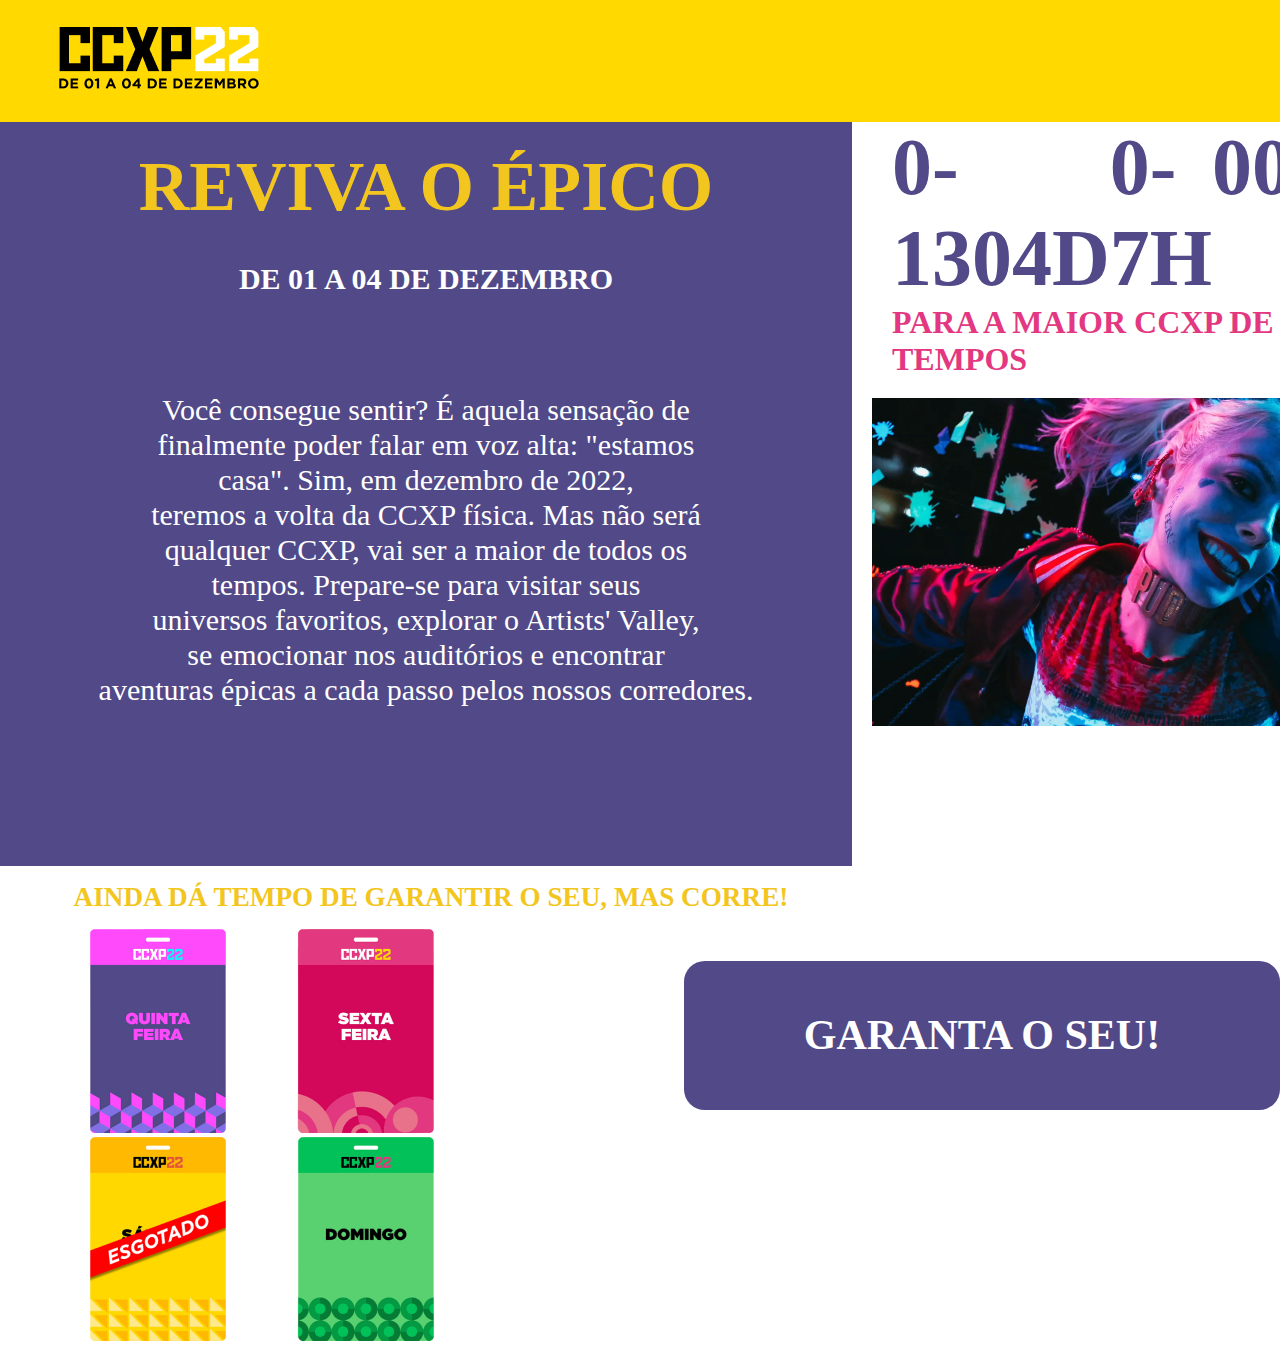
==== Landing Page CCXP/index.html @ cee41311 "Adicionando Landing Page CCXP" ====
<!DOCTYPE html>
<html lang="en">
<head>
    <meta charset="UTF-8">
    <meta http-equiv="X-UA-Compatible" content="IE=edge">
    <meta name="viewport" content="width=device-width, initial-scale=1.0">
    <title>CCXP22</title>
    <link rel="stylesheet" href="styles.css">
</head>
<body>
    <header>
        <img src="./imgs/ccxp 2 1.png" alt="Logo CCXP22 de 01 a 04 de Dezembro">
    </header>

    <section id="main">
        <div id="text">
                <h1 class="line1">REVIVA O ÉPICO</h1>
                
                <h2 class="line2">DE 01 A 04 DE DEZEMBRO</h2>

            <p>
                Você consegue sentir? É aquela sensação de <br>
                finalmente poder falar em voz alta: "estamos <br>
                casa". Sim, em dezembro de 2022, <br>
                teremos a volta da CCXP física. Mas não será <br>
                qualquer CCXP, vai ser a maior de todos os <br>
                tempos. Prepare-se para visitar seus <br>
                universos favoritos, explorar o Artists' Valley, <br>
                se emocionar nos auditórios e encontrar <br>
                aventuras épicas a cada passo pelos nossos corredores.
            </p>
        </div>
        <div id="right">
            <div id="countdown">
                <div>
                    <h1 id="days">00</h1>
                </div>
                <div>
                    <h1 id="hours">00</h1>
                </div>
                <div>
                    <h1 id="minutes">00</h1>
                </div>
                <div>
                    <h1 id="secs">00</h1>
                </div>
            </div>
            <div>
                <p>PARA A MAIOR CCXP DE TODOS OS TEMPOS</p>
            </div>
            <div > 
                <video id="video" src="./video/Arlequina.mp4" alt="Vídeo CCXP" width="97%" loop autoplay></video>
            </div>
        </div>  
    </section>
    <p id="footer">AINDA DÁ TEMPO DE GARANTIR O SEU, MAS CORRE!</p>
    <section id="tickets">
        <div class="img">
            <img src="./imgs/quinta.png" alt="Quinta-feira">
            <img src="./imgs/sexta.png" alt="Sexta-Feira">
            <img src="./imgs/sabado.png" alt="Sábado">
            <img src="./imgs/domingo.png" alt="Domingo"> 
        </div>
        <button>GARANTA O SEU!</button>
    </section>

    <script src="script.js"></script>
    
</body>
</html>
---- Landing Page CCXP/styles.css ----
* {
    margin: 0;
    padding: 0;
    font-family: 'Verdana';
    font-style: normal;
}
header {
    background: #FFD900;
    width: 100%;
    height: 100%;
}
  
  header img {
    margin-left: 3.625em;
    margin-top: 1.688em;
    margin-bottom: 1.75em;
    width: 12.625em;
    height: 3.938em;
}



#main {
    display: grid;
    grid-auto-flow: column;
}
  
#text {
    background: #514988;
    width: 50.125rem;
    height: 43.375rem;
  
    font-weight: 700;
    text-align: center;
    padding: 1.5625rem;
}
  
    #text h1 {
        font-size: 4.375rem;
        color: #F3C61F;
    }    
    #text h2 {
        color: white;
        font-size: 1.875rem;
        margin-top: 2.1875rem;
    }    
    #text p {
        color: white;
        font-size: 1.875rem;
        font-weight: 400;
        margin-top: 6rem;
        line-height: 2.1875rem;

    }
  


#right {
    text-align: left;
}
#right p {
    color: #E33881;
    font-weight: 700;
    font-size: 2rem;
    margin-left: 2.5rem;      
}
#countdown {
    display: grid;
    grid-auto-flow: column;
    font-size: 2.5rem;
    max-width: 100%;
    color:#514988;
    margin-left: 2.5rem; 
    align-items: left;
}
#video{
    width: 96%;
    padding: 1.25rem;   
}

#footer {
    font-weight: 700;
    font-size: 1.7rem;
    color: #F3C61F;
    margin-left: 4.5%;
    padding: 1rem;
}

#tickets {
    display: grid;
    grid-auto-flow: column;

}
#tickets img{
    width: 12.75rem;
    align-items: center;
}
    #tickets .img {
        align-items: left;
        margin-left: 9%;
        margin-bottom: 2%;
    }
    #tickets button {
        background: #514988;
        border: none;
        cursor: pointer;
        align-items: center;

        width: 37.25rem;
        height: 9.3rem;
        border-radius: 1.3rem;

        font-size: 2.625rem;
        font-weight: 700;
        color:white;

        margin-top: 2rem;
        margin-left: 4rem;

        transition: 0.2s  ease-in-out;
    }
    #tickets button:hover {
        background-color: #F3C61F;
    }
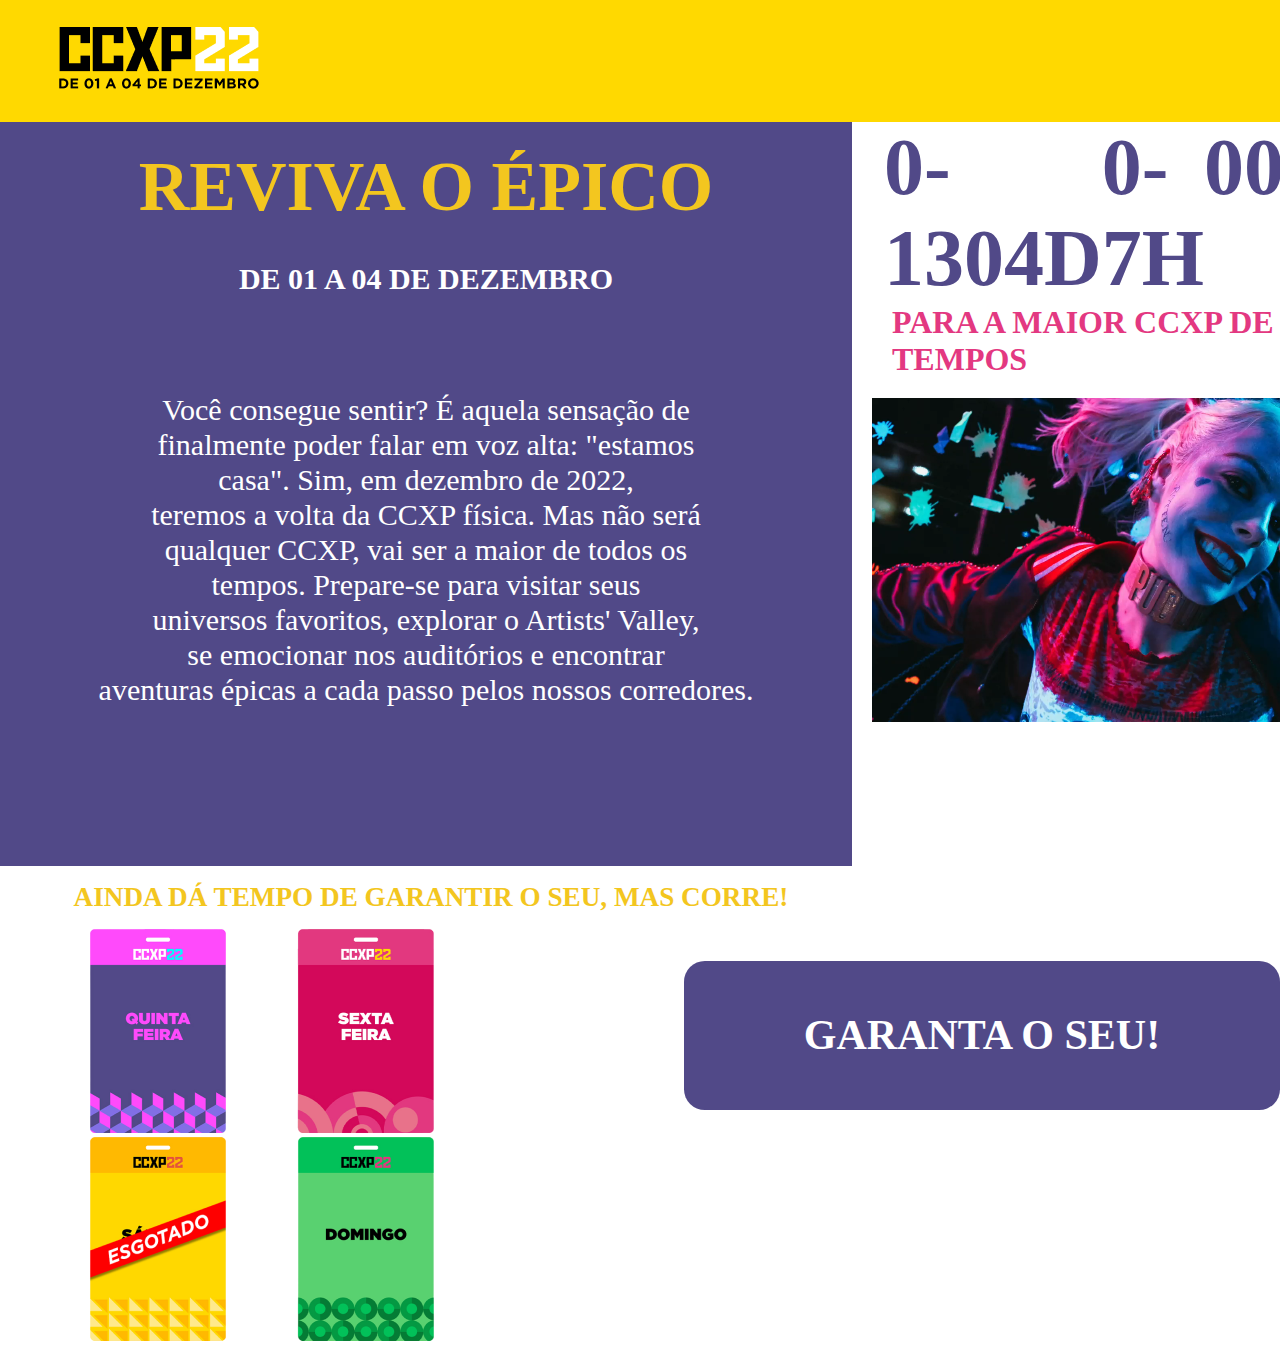
==== commit 8220d9c8: "Alterações no CSS e no HTML" ====
--- a/Landing Page CCXP/index.html
+++ b/Landing Page CCXP/index.html
@@ -32,18 +32,10 @@
         </div>
         <div id="right">
             <div id="countdown">
-                <div>
-                    <h1 id="days">00</h1>
-                </div>
-                <div>
-                    <h1 id="hours">00</h1>
-                </div>
-                <div>
-                    <h1 id="minutes">00</h1>
-                </div>
-                <div>
+                    <h1 id="days">00</h1>               
+                    <h1 id="hours">00</h1>                
+                    <h1 id="minutes">00</h1>                
                     <h1 id="secs">00</h1>
-                </div>
             </div>
             <div>
                 <p>PARA A MAIOR CCXP DE TODOS OS TEMPOS</p>
--- a/Landing Page CCXP/styles.css
+++ b/Landing Page CCXP/styles.css
@@ -68,11 +68,10 @@
     display: grid;
     grid-auto-flow: column;
     font-size: 2.5rem;
-    max-width: 100%;
     color:#514988;
-    margin-left: 2.5rem; 
-    align-items: left;
+    margin-left: 2rem;
 }
+
 #video{
     width: 96%;
     padding: 1.25rem;   
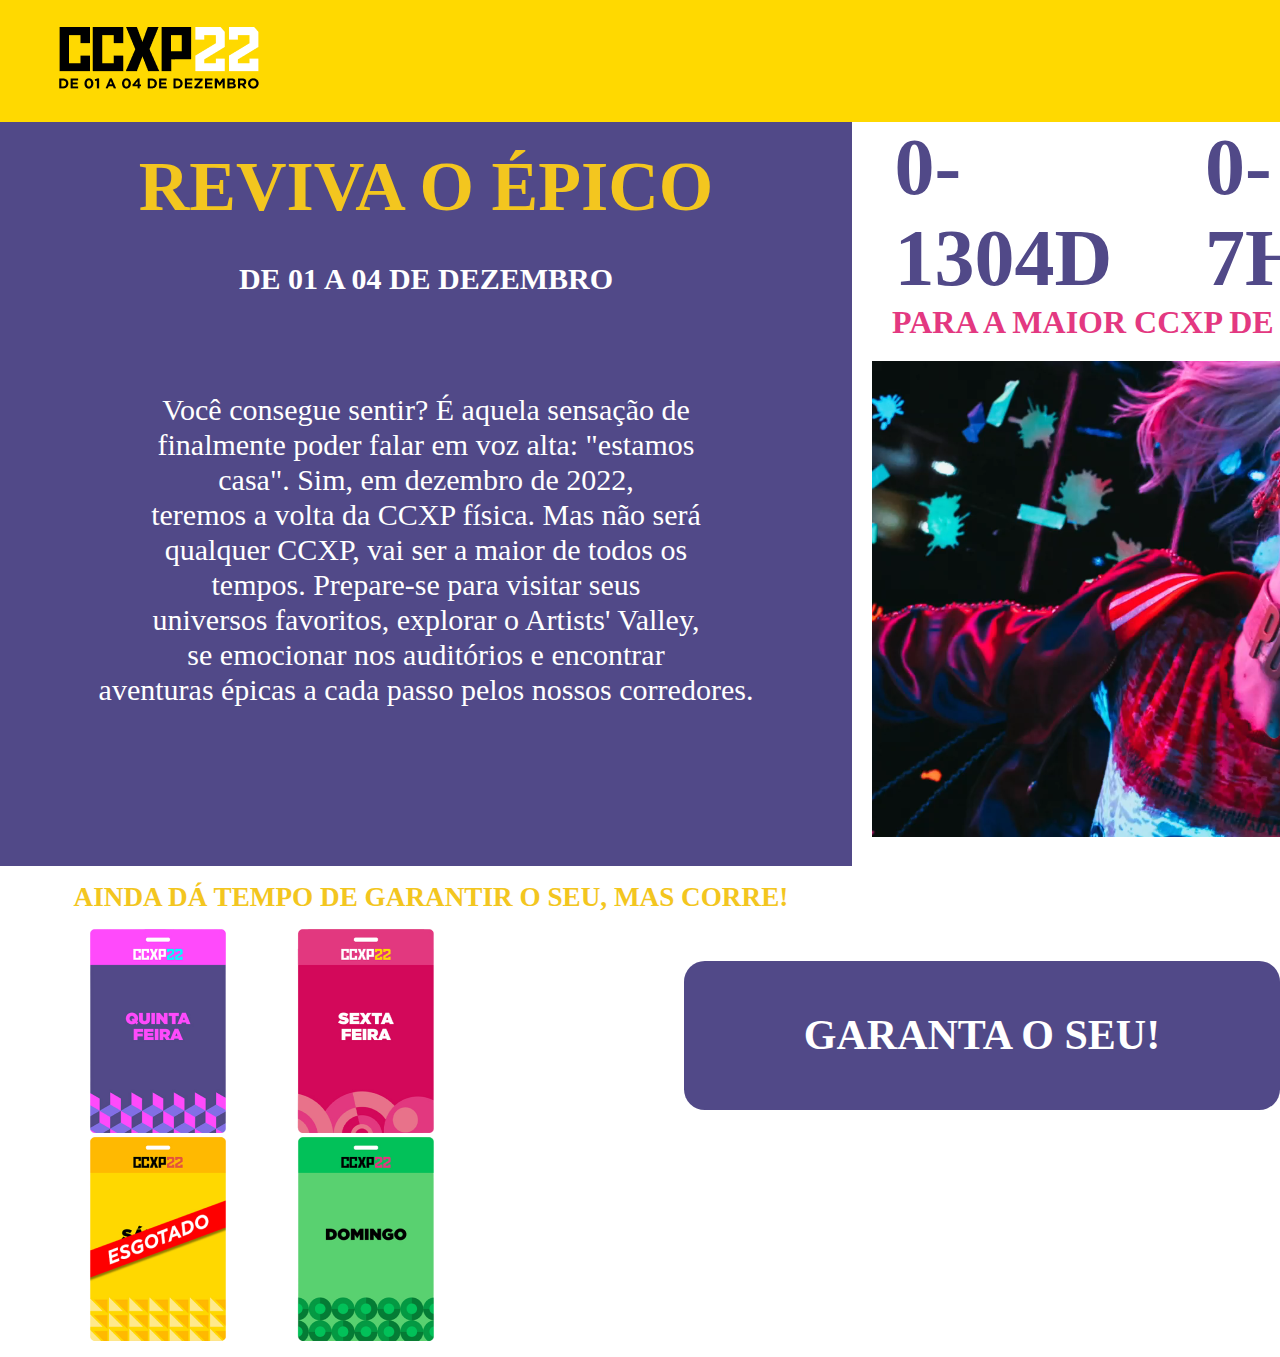
==== commit 7a7f9ac4: "Alterações finais no HTML e CSS" ====
--- a/Landing Page CCXP/index.html
+++ b/Landing Page CCXP/index.html
@@ -41,7 +41,7 @@
                 <p>PARA A MAIOR CCXP DE TODOS OS TEMPOS</p>
             </div>
             <div > 
-                <video id="video" src="./video/Arlequina.mp4" alt="Vídeo CCXP" width="97%" loop autoplay></video>
+                <video id="video" src="./video/Arlequina.mp4" alt="Vídeo CCXP" loop autoplay></video>
             </div>
         </div>  
     </section>
--- a/Landing Page CCXP/styles.css
+++ b/Landing Page CCXP/styles.css
@@ -65,15 +65,23 @@
     margin-left: 2.5rem;      
 }
 #countdown {
-    display: grid;
-    grid-auto-flow: column;
+    display: flex;    
     font-size: 2.5rem;
     color:#514988;
-    margin-left: 2rem;
+    margin-left: 2.65rem;
 }
+    #hours{
+        margin-left: 5.8rem;
+    }
+    #minutes {
+        margin-left: 5.8rem;
+    }
+    #secs {
+        margin-left: 5.8rem;
+    }
 
 #video{
-    width: 96%;
+    width: 97%;
     padding: 1.25rem;   
 }
 
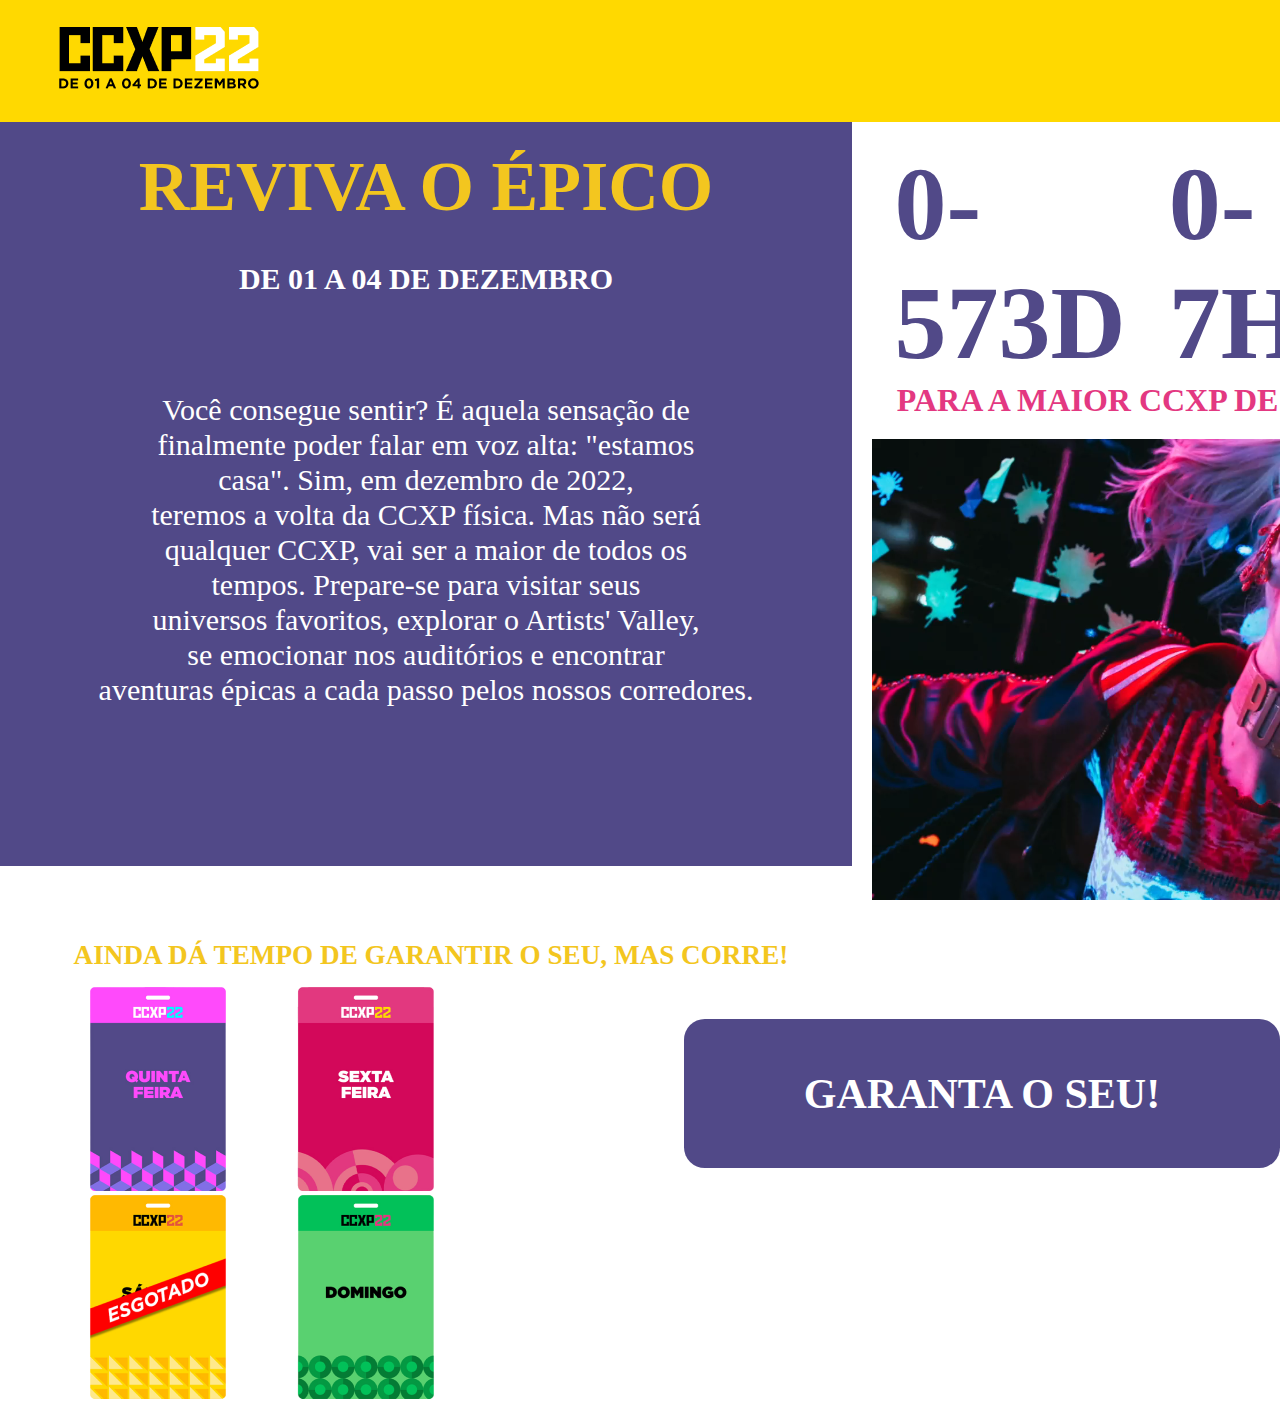
==== commit c9a2a5b0: "Alteração na data do evento" ====
--- a/Landing Page CCXP/index.html
+++ b/Landing Page CCXP/index.html
@@ -32,10 +32,10 @@
         </div>
         <div id="right">
             <div id="countdown">
-                    <h1 id="days">00</h1>               
-                    <h1 id="hours">00</h1>                
-                    <h1 id="minutes">00</h1>                
-                    <h1 id="secs">00</h1>
+                    <h1 id="days"></h1>               
+                    <h1 id="hours"></h1>                
+                    <h1 id="minutes"></h1>                
+                    <h1 id="secs"></h1>
             </div>
             <div>
                 <p>PARA A MAIOR CCXP DE TODOS OS TEMPOS</p>
--- a/Landing Page CCXP/styles.css
+++ b/Landing Page CCXP/styles.css
@@ -62,26 +62,27 @@
     color: #E33881;
     font-weight: 700;
     font-size: 2rem;
-    margin-left: 2.5rem;      
+    margin-left: 2.8rem;     
 }
 #countdown {
     display: flex;    
-    font-size: 2.5rem;
+    font-size: 3.25rem;
     color:#514988;
     margin-left: 2.65rem;
+    margin-top: 1.4rem;
 }
     #hours{
-        margin-left: 5.8rem;
+        margin-left: 2.7rem;
     }
     #minutes {
-        margin-left: 5.8rem;
+        margin-left: 2.7rem;
     }
     #secs {
-        margin-left: 5.8rem;
+        margin-left: 2.7rem;
     }
 
 #video{
-    width: 97%;
+    width: 96%;
     padding: 1.25rem;   
 }
 
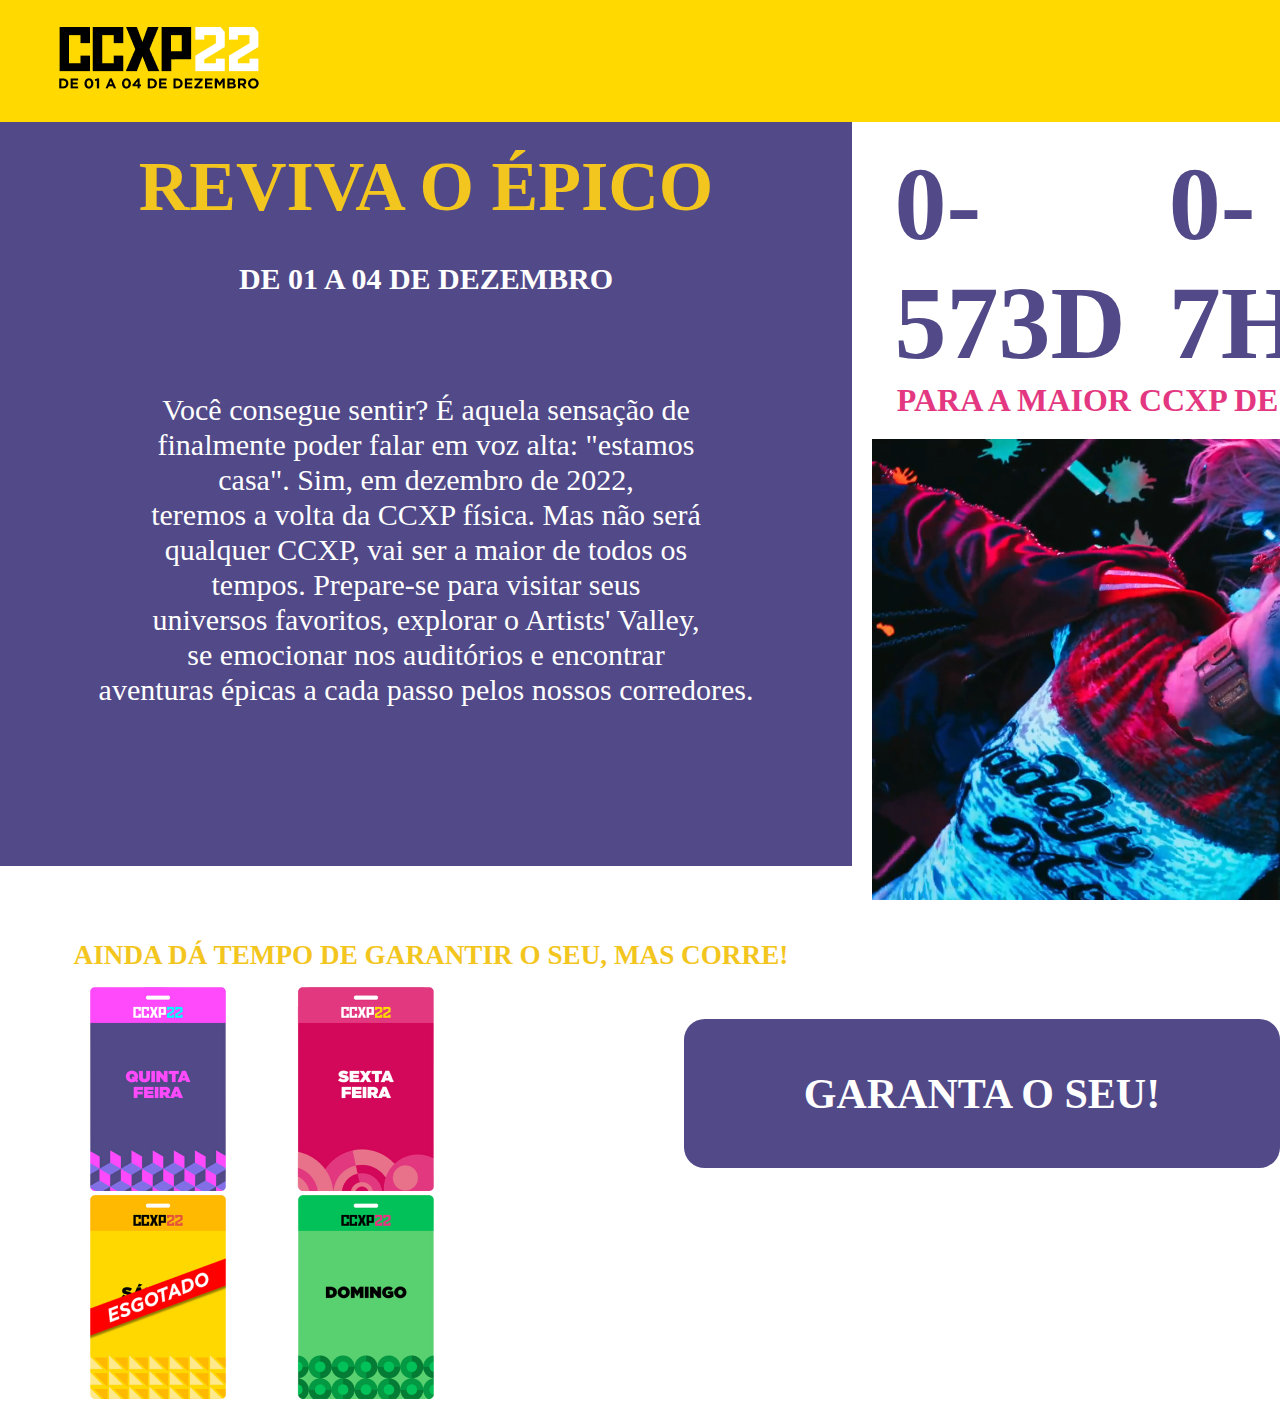
==== commit 5075f04e: "Alteração no HTML do vídeo" ====
--- a/Landing Page CCXP/index.html
+++ b/Landing Page CCXP/index.html
@@ -41,17 +41,17 @@
                 <p>PARA A MAIOR CCXP DE TODOS OS TEMPOS</p>
             </div>
             <div > 
-                <video id="video" src="./video/Arlequina.mp4" alt="Vídeo CCXP" loop autoplay></video>
+                <video id="video" src="./video/Arlequina.mp4" alt="Vídeo CCXP" loop autoplay muted></video>
             </div>
         </div>  
     </section>
     <p id="footer">AINDA DÁ TEMPO DE GARANTIR O SEU, MAS CORRE!</p>
     <section id="tickets">
         <div class="img">
-            <img src="./imgs/quinta.png" alt="Quinta-feira">
-            <img src="./imgs/sexta.png" alt="Sexta-Feira">
-            <img src="./imgs/sabado.png" alt="Sábado">
-            <img src="./imgs/domingo.png" alt="Domingo"> 
+            <img src="./imgs/quinta.png" onmouseover="highlightCard('#quinta')" onmouseout="highlightCard('#quinta')" id="quinta" alt="Quinta-feira">
+            <img src="./imgs/sexta.png" onmouseover="highlightCard('#sexta')" onmouseout="highlightCard('#sexta')" id="sexta" alt="Sexta-Feira">
+            <img src="./imgs/sabado.png" onmouseover="highlightCard('#sabado')" onmouseout="highlightCard('#sabado')" id="sabado" alt="Sábado">
+            <img src="./imgs/domingo.png" onmouseover="highlightCard('#domingo')" onmouseout="highlightCard('#domingo')" id= "domingo" alt="Domingo"> 
         </div>
         <button>GARANTA O SEU!</button>
     </section>
--- a/Landing Page CCXP/styles.css
+++ b/Landing Page CCXP/styles.css
@@ -131,4 +131,8 @@
         background-color: #F3C61F;
     }
 
+.card-highlight {
+    box-shadow: 10px 10px grey;
+}
 
+
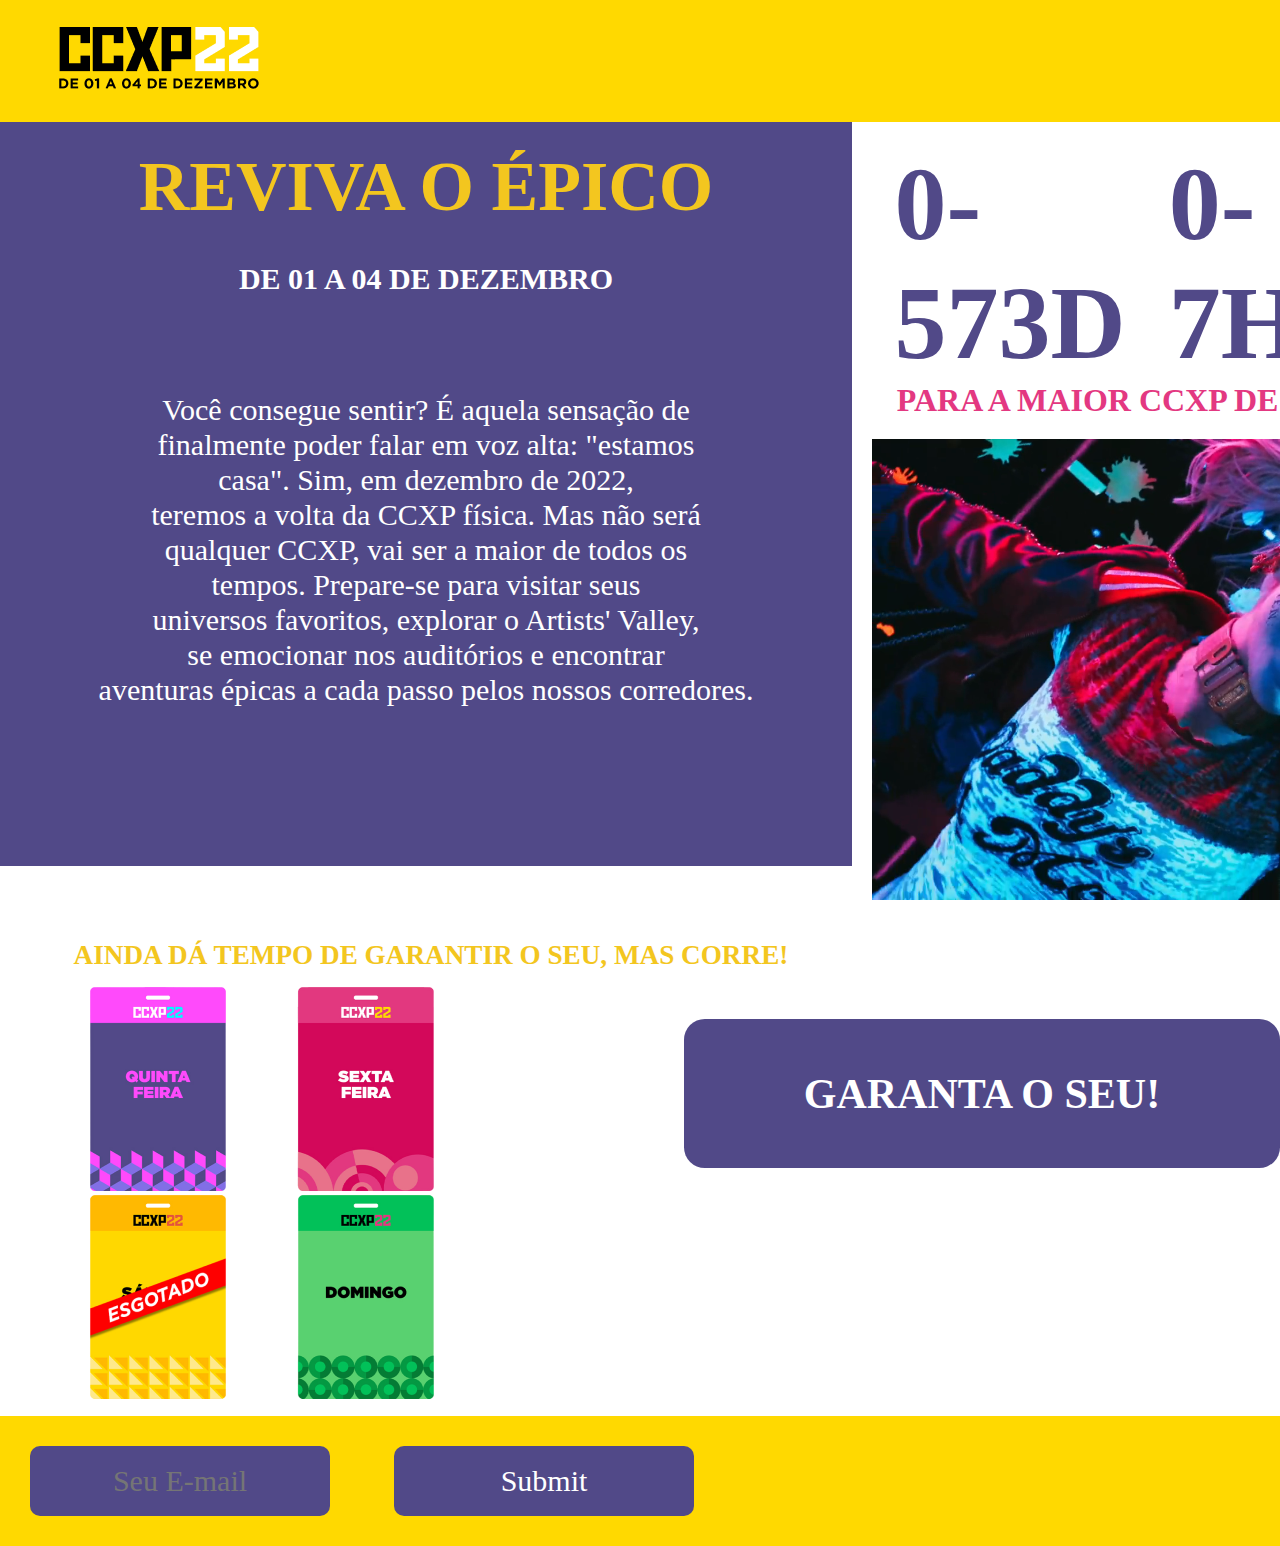
==== commit 42d5d877: "Adicionando alterações com base nas aulas gravadas assistidas" ====
--- a/Landing Page CCXP/index.html
+++ b/Landing Page CCXP/index.html
@@ -48,13 +48,19 @@
     <p id="footer">AINDA DÁ TEMPO DE GARANTIR O SEU, MAS CORRE!</p>
     <section id="tickets">
         <div class="img">
-            <img src="./imgs/quinta.png" onmouseover="highlightCard('#quinta')" onmouseout="highlightCard('#quinta')" id="quinta" alt="Quinta-feira">
-            <img src="./imgs/sexta.png" onmouseover="highlightCard('#sexta')" onmouseout="highlightCard('#sexta')" id="sexta" alt="Sexta-Feira">
-            <img src="./imgs/sabado.png" onmouseover="highlightCard('#sabado')" onmouseout="highlightCard('#sabado')" id="sabado" alt="Sábado">
-            <img src="./imgs/domingo.png" onmouseover="highlightCard('#domingo')" onmouseout="highlightCard('#domingo')" id= "domingo" alt="Domingo"> 
+            <img src="./imgs/quinta.png" onclick="selectCard('#quinta')" onmouseover="highlightCard('#quinta')" onmouseout="highlightCard('#quinta')" id="quinta" alt="Quinta-feira">
+            <img src="./imgs/sexta.png" onclick="selectCard('#sexta')" onmouseover="highlightCard('#sexta')" onmouseout="highlightCard('#sexta')" id="sexta" alt="Sexta-Feira">
+            <img src="./imgs/sabado.png" onclick="selectCard('#sabado')" onmouseover="highlightCard('#sabado')" onmouseout="highlightCard('#sabado')" id="sabado" alt="Sábado">
+            <img src="./imgs/domingo.png" onclick="selectCard('#domingo')" onmouseover="highlightCard('#domingo')" onmouseout="highlightCard('#domingo')" id= "domingo" alt="Domingo"> 
         </div>
-        <button>GARANTA O SEU!</button>
+        <button onclick="showSelectedCards()">GARANTA O SEU!</button>
     </section>
+    <div id="form">
+        <form action="https://www.google.com/">
+            <input type="email" placeholder="Seu E-mail" required>
+            <input id="send" type="submit">
+        </form>
+    </div>
 
     <script src="script.js"></script>
     
--- a/Landing Page CCXP/styles.css
+++ b/Landing Page CCXP/styles.css
@@ -131,8 +131,38 @@
         background-color: #F3C61F;
     }
 
+/* abaixo começam as edições baseadas nas aulas gravadas*/    
+
 .card-highlight {
-    box-shadow: 10px 10px grey;
+    box-shadow: 10px 10px 10px 10px grey;
+}
+.card-selected {
+    border: 5px solid green;
 }
 
+input {
+    background: #514988;
+    border-radius: 10px;
+    color: white;
+    border: 0pt;
+    margin: 30px;
+    width: 300px;
+    height: 70px;
+    font-size: 30px;
+    text-align: center;    
+}
+    #send {
+        cursor: pointer;
+        transition: 0.2s  ease-in-out;
+    }
 
+#form {
+    background: #FFD900;
+    width: 100%;
+    height: 100%;
+    transition: 0.2s  ease-in-out;
+    
+}
+    #send:hover{
+        background-color: #312704;
+    }
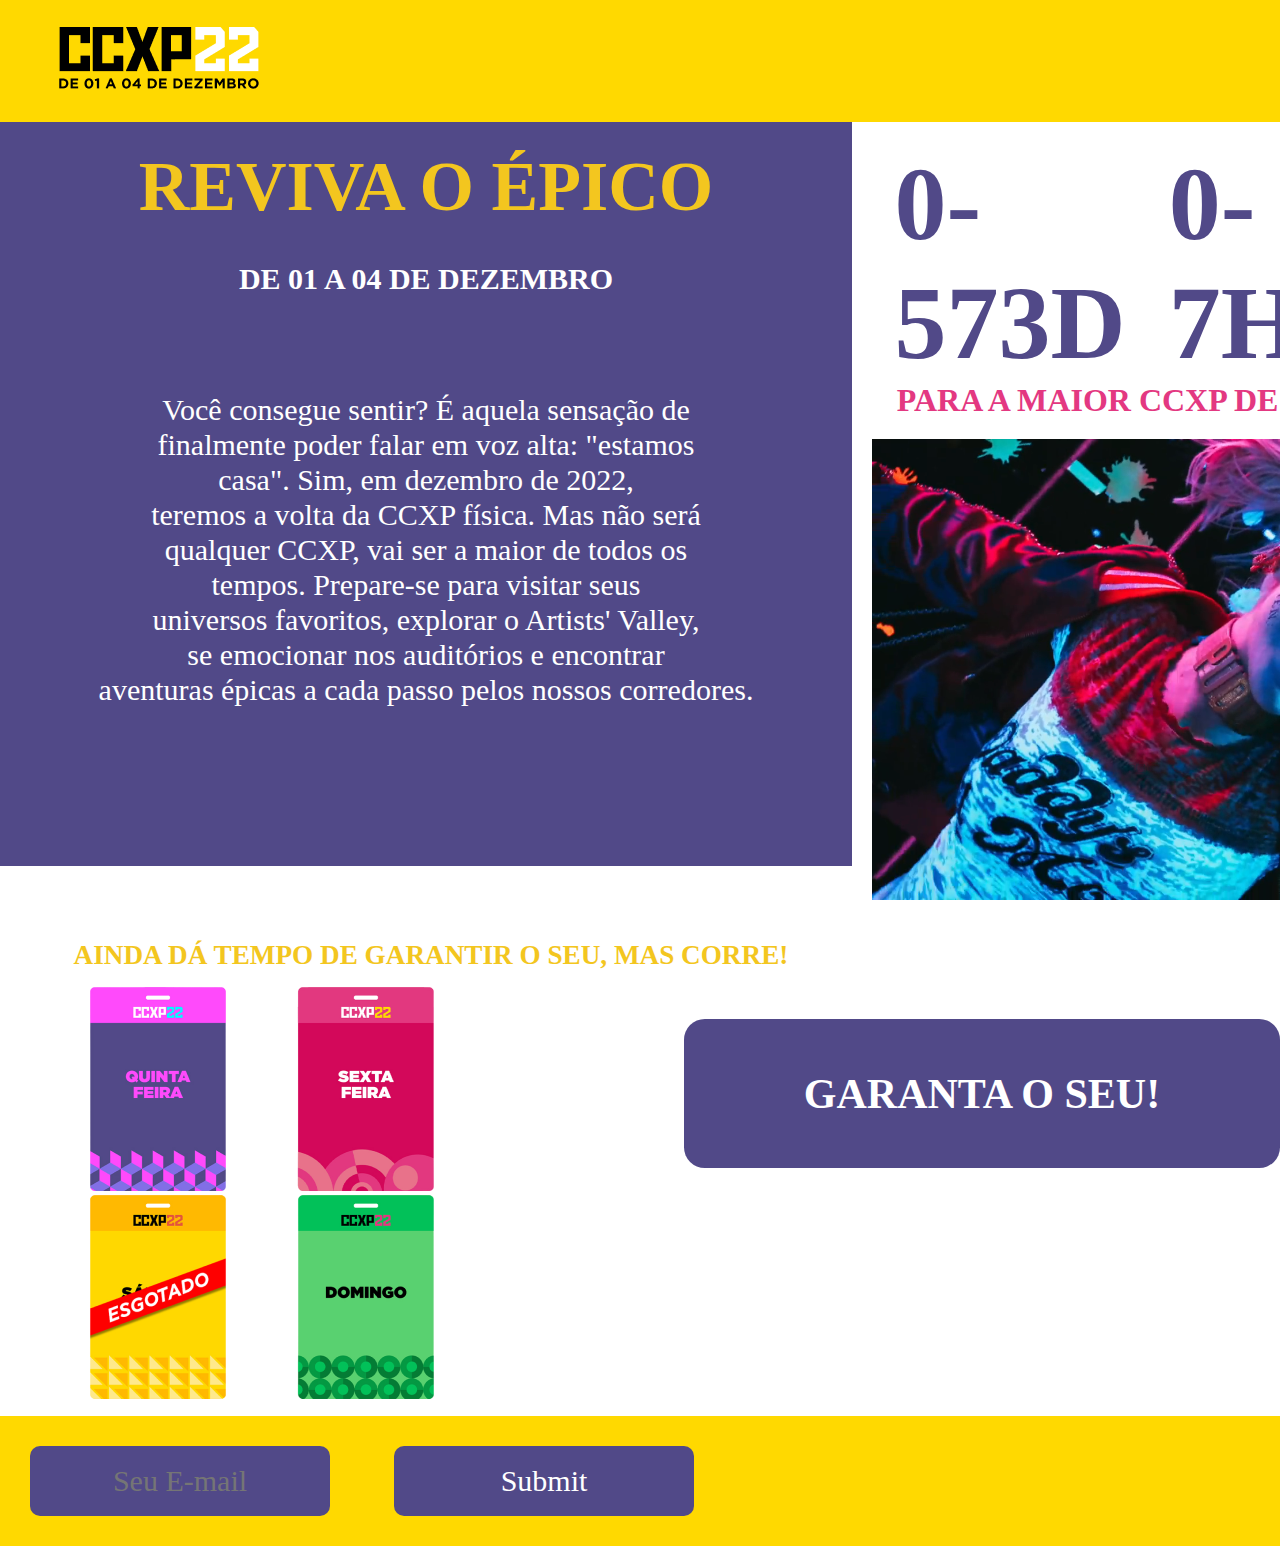
==== commit a2938ae2: "Adicionando alterações com base nas aulas gravadas assistidas" ====
--- a/Landing Page CCXP/index.html
+++ b/Landing Page CCXP/index.html
@@ -56,7 +56,7 @@
         <button onclick="showSelectedCards()">GARANTA O SEU!</button>
     </section>
     <div id="form">
-        <form action="https://www.google.com/">
+        <form target="blank" action="https://www.google.com/">
             <input type="email" placeholder="Seu E-mail" required>
             <input id="send" type="submit">
         </form>
